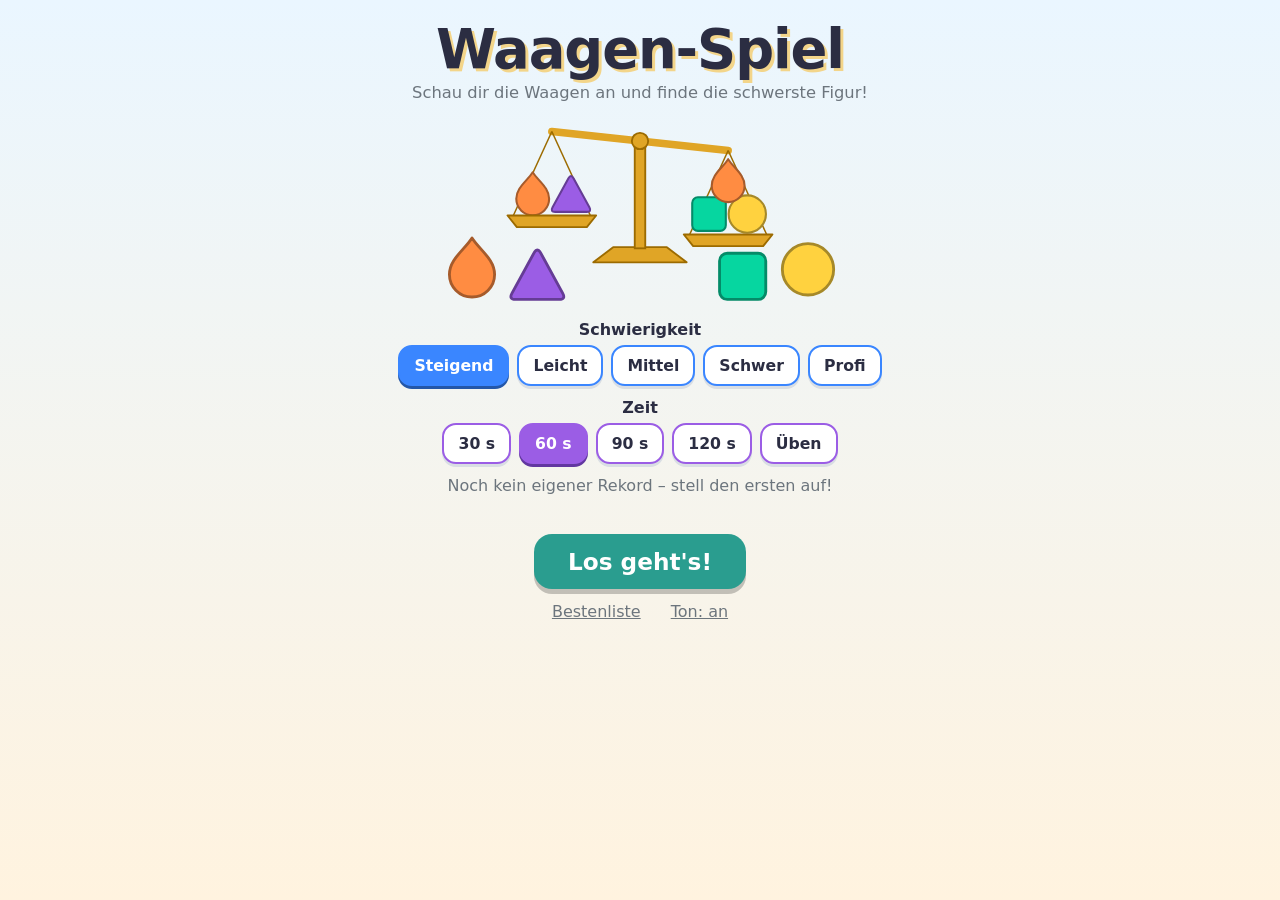
==== web/index.html @ b301b8cb "Antwortkarten nur mit Figur; Figuren statt Namen in Erklaerungen Die Karten zeigen nur noch die Figu" ====
<!DOCTYPE html>
<html lang="de">
<head>
  <meta charset="utf-8">
  <meta name="viewport" content="width=device-width, initial-scale=1, viewport-fit=cover">
  <meta name="theme-color" content="#eaf6ff">
  <meta name="waagenspiel-version" content="6">
  <meta name="description" content="Waagen-Spiel: Schau dir die Waagen an und finde die schwerste Figur.">
  <title>Waagen-Spiel</title>
  <link rel="manifest" href="manifest.webmanifest">
  <link rel="icon" href="icon.svg" type="image/svg+xml">
  <link rel="apple-touch-icon" href="icon-180.png">
  <meta name="apple-mobile-web-app-capable" content="yes">
  <meta name="apple-mobile-web-app-title" content="Waagen-Spiel">
  <link rel="stylesheet" href="spiel.css">
</head>
<body>
  <main id="app">
    <!-- Startbildschirm -->
    <section id="start" class="screen">
      <h1>Waagen-Spiel</h1>
      <p class="sub">Schau dir die Waagen an und finde die schwerste Figur!</p>
      <svg id="logo" viewBox="0 0 360 170" aria-hidden="true"></svg>
      <h2>Schwierigkeit</h2>
      <div id="wahl-stufe" class="chips" role="radiogroup" aria-label="Schwierigkeit"></div>
      <h2>Zeit</h2>
      <div id="wahl-zeit" class="chips" role="radiogroup" aria-label="Zeit"></div>
      <p id="rekord" class="note"></p>
      <p id="weltrekord" class="note world-note"></p>
      <button id="los" class="big good">Los geht's!</button>
      <div class="links">
        <button id="zur-bestenliste" class="link" type="button">Bestenliste</button>
        <button id="ton" class="link" type="button"></button>
      </div>
      <p id="laden" class="note"></p>
    </section>

    <!-- Spiel -->
    <section id="spiel" class="screen" hidden>
      <header class="bar">
        <button id="zurueck" class="icon-btn" aria-label="Zum Menü">✕</button>
        <span id="stand"></span>
        <span id="punkte" class="points"></span>
        <span id="uhr" class="clock"></span>
        <button id="tipp" class="small gold" hidden>Tipp</button>
      </header>
      <div id="zeitbalken" class="timebar"><div></div></div>
      <div id="stufe" class="level"></div>
      <svg id="feld" viewBox="0 0 360 476" preserveAspectRatio="xMidYMid meet" aria-label="Waagen"></svg>
      <p id="nachricht" class="message" aria-live="polite"></p>
      <p id="abzug" class="penalty"></p>
      <!-- Erklaerung (Ueben): im Ablauf, damit die Waagen sichtbar bleiben -->
      <aside id="blatt" class="sheet" hidden>
        <button id="blatt-kopf" class="sheet-head" type="button" aria-expanded="true">
          <span id="blatt-titel"></span><span class="chevron" aria-hidden="true">▾</span>
        </button>
        <ul id="blatt-text"></ul>
        <div class="sheet-buttons">
          <button id="blatt-mehr" class="small gold">Nächster Tipp</button>
          <button id="blatt-ok" class="small good">OK</button>
        </div>
      </aside>
      <div id="karten" class="cards"></div>
    </section>

    <!-- Bestenliste -->
    <section id="bestenliste" class="screen" hidden>
      <h1>Bestenliste</h1>
      <p class="sub">Je Schwierigkeit und Zeit gibt es einen Rekord. Wer ihn bricht, darf sich eintragen.</p>
      <div id="liste-zeit" class="chips" role="radiogroup" aria-label="Zeit"></div>
      <table id="liste" class="stats board"></table>
      <p id="liste-status" class="note"></p>
      <button id="liste-zurueck" class="big blue">Zurück</button>
    </section>

    <!-- Auswertung -->
    <section id="ende" class="screen" hidden>
      <h1 id="ende-titel"></h1>
      <p id="ende-rekord" class="record"></p>
      <table class="stats">
        <tr><td>Gespielte Runden</td><td id="e-runden"></td></tr>
        <tr><td>Richtig gelöst</td><td id="e-richtig" class="good-text"></td></tr>
        <tr><td>Falsch</td><td id="e-falsch" class="bad-text"></td></tr>
        <tr><td>Beste Serie</td><td id="e-serie"></td></tr>
        <tr><td>Punkte</td><td id="e-punkte" class="points"></td></tr>
      </table>
      <div id="welt" class="world" hidden>
        <p id="welt-text"></p>
        <form id="welt-form" hidden>
          <label for="welt-name">Dein Name für die Bestenliste</label>
          <div class="name-row">
            <input id="welt-name" maxlength="20" autocomplete="nickname" enterkeyhint="send" required>
            <button id="welt-senden" class="small good" type="submit">Eintragen</button>
          </div>
          <p id="welt-fehler" class="bad-text"></p>
        </form>
      </div>
      <div id="ende-figuren" class="row-figures"></div>
      <div class="end-buttons">
        <button id="nochmal" class="big good">Nochmal</button>
        <button id="menue" class="big blue">Menü</button>
      </div>
    </section>
  </main>
  <script type="module" src="oberflaeche.js"></script>
</body>
</html>
---- web/spiel.css ----
:root {
  --ink: #2b2d42;
  --soft: #6c757d;
  --good: #2a9d8f;
  --bad: #e63946;
  --gold: #ffb703;
  --brass-dark: #9c6b00;
  --blue: #3a86ff;
  --purple: #9b5de5;
  --panel: #ffffff;
  --line: #d7e3ee;
  font-family: "Segoe UI", system-ui, -apple-system, Roboto, "Helvetica Neue", sans-serif;
  color: var(--ink);
}

* { box-sizing: border-box; }

html, body {
  margin: 0;
  height: 100%;
  background: linear-gradient(#eaf6ff, #fff3df) fixed;
  -webkit-tap-highlight-color: transparent;
}

body { overscroll-behavior: none; }

button {
  font: inherit;
  color: inherit;
  border: none;
  cursor: pointer;
  touch-action: manipulation;
  -webkit-user-select: none;
  user-select: none;
}

#app {
  max-width: 560px;
  margin: 0 auto;
  height: 100dvh;
  padding: env(safe-area-inset-top) 12px env(safe-area-inset-bottom);
}

.screen { height: 100%; }
[hidden] { display: none !important; }

/* --- Start ----------------------------------------------------------------- */

#start, #ende {
  display: flex;
  flex-direction: column;
  align-items: center;
  text-align: center;
  overflow-y: auto;
  padding-bottom: 16px;
}

h1 {
  font-size: clamp(2.2rem, 11vw, 3.4rem);
  font-weight: 900;
  margin: 18px 0 2px;
  letter-spacing: -0.02em;
  text-shadow: 3px 3px 0 #f3d58a;
}

.sub { margin: 0; color: var(--soft); font-size: 1.02rem; }
#logo { width: 100%; max-width: 420px; margin: 4px 0; }
h2 { font-size: 1rem; margin: 12px 0 6px; }

.chips { display: flex; flex-wrap: wrap; justify-content: center; gap: 8px; }

.chip {
  padding: 9px 14px;
  border-radius: 14px;
  background: white;
  border: 2px solid var(--blue);
  font-weight: 700;
  font-size: 0.98rem;
  box-shadow: 0 3px 0 #d9dee3;
}
.chip[aria-checked="true"] { background: var(--blue); color: white; box-shadow: 0 3px 0 #2457a8; }
#wahl-zeit .chip { border-color: var(--purple); }
#wahl-zeit .chip[aria-checked="true"] { background: var(--purple); box-shadow: 0 3px 0 #6237a0; }

.note { color: var(--soft); margin: 12px 0 0; min-height: 1.3em; }

.big {
  margin-top: 14px;
  padding: 14px 34px;
  font-size: 1.45rem;
  font-weight: 800;
  border-radius: 18px;
  color: white;
  box-shadow: 0 5px 0 rgba(0, 0, 0, 0.22);
}
.big:active, .small:active, .chip:active { transform: translateY(3px); box-shadow: none; }
.good { background: var(--good); color: white; }
.blue { background: var(--blue); color: white; }
.gold { background: var(--gold); color: var(--ink); }
.link { background: none; color: var(--soft); margin-top: 12px; text-decoration: underline; }
.big:disabled { opacity: 0.5; }

/* --- Spiel ----------------------------------------------------------------- */

#spiel { display: flex; flex-direction: column; }

.bar {
  display: flex;
  align-items: center;
  gap: 10px;
  margin-top: 8px;
  padding: 8px 12px;
  background: var(--panel);
  border: 2px solid var(--line);
  border-radius: 16px;
  font-weight: 700;
}
#stand { flex: 1; white-space: nowrap; }
.points { color: var(--brass-dark); font-weight: 800; }
.clock { min-width: 3.4em; text-align: right; font-variant-numeric: tabular-nums; }
.clock.knapp { color: var(--bad); }
.icon-btn { background: none; font-size: 1.1rem; color: var(--soft); padding: 2px 6px; }
.small { padding: 6px 14px; border-radius: 12px; font-weight: 800; box-shadow: 0 3px 0 rgba(0, 0, 0, 0.2); }

.timebar { height: 7px; margin: 6px 4px 0; border-radius: 4px; background: var(--line); overflow: hidden; }
.timebar div { height: 100%; width: 100%; background: var(--good); transition: background 0.3s; }
.timebar[hidden] { display: none; }
.level { text-align: center; color: var(--soft); font-size: 0.9rem; margin-top: 4px; min-height: 1.2em; }

#feld { flex: 1; min-height: 0; width: 100%; }
.waage-nr { font-size: 12px; font-weight: 800; fill: var(--ink); }
.ring { fill: none; stroke-width: 3.5; }
.ring.loesung { stroke: var(--gold); animation: pulse 0.5s ease-in-out infinite alternate; }
.ring.richtig { stroke: var(--good); }

.message { text-align: center; font-weight: 800; font-size: 1.08rem; margin: 2px 0 6px; min-height: 1.4em; color: var(--soft); }
.message.good-text { color: var(--good); }
.message.bad-text { color: var(--bad); }

.penalty { text-align: center; color: var(--soft); font-size: 0.85rem; margin: -4px 0 6px; min-height: 1.2em; font-variant-numeric: tabular-nums; }
.penalty b { color: var(--bad); }
.float.minus { color: var(--bad); }

.cards { display: grid; grid-template-columns: repeat(4, 1fr); gap: 8px; margin-bottom: 10px; }

.card {
  position: relative;
  display: flex;
  flex-direction: column;
  align-items: center;
  padding: 8px 2px 6px;
  background: var(--panel);
  border: 3px solid var(--line);
  border-radius: 18px;
  box-shadow: 0 4px 0 #c9d6e3;
  font-weight: 800;
  font-size: 0.95rem;
}
.card { padding: 12px 2px; }
.card .figur-icon { width: min(19vw, 84px); height: min(19vw, 84px); overflow: visible; }
.card .key { position: absolute; top: 4px; left: 9px; font-size: 0.75rem; color: var(--soft); display: none; }
/* Tastennummern nur mit Maus und Tastatur; auf dem Handy sind sie nur Rauschen */
@media (hover: hover) and (pointer: fine) { .card .key { display: block; } }

/* Kleine Figuren im Text */
.figur-inline { width: 1.15em; height: 1.15em; vertical-align: -0.22em; overflow: visible; margin: 0 0.06em; }
.card.richtig { background: #d8f3dc; border-color: var(--good); }
.card.richtig .figur-icon { animation: jump 0.45s ease-out; }
.card.falsch { background: #ffe3e6; border-color: var(--bad); animation: shake 0.35s; }
.card.loesung { background: #fff3c4; border-color: var(--gold); animation: glow 0.5s ease-in-out infinite alternate; }

@media (hover: hover) {
  .card:hover { border-color: #e0a526; }
}

.float {
  position: fixed;
  pointer-events: none;
  font-weight: 900;
  font-size: 1.5rem;
  color: var(--gold);
  text-shadow: 0 2px 0 #9c6b0044;
  animation: rise 0.7s ease-out forwards;
}

/* --- Erklaerblatt ------------------------------------------------------------ */
/* Liegt im Ablauf unter dem Spielfeld: Das Feld schrumpft, die Waagen bleiben sichtbar. */

.sheet {
  flex: 0 0 auto;
  max-height: 40%;
  min-height: 0;
  display: flex;
  flex-direction: column;
  overflow: hidden;
  margin: 0 0 8px;
  background: var(--panel);
  border: 3px solid var(--gold);
  border-radius: 18px;
  padding: 10px 14px 12px;
  box-shadow: 0 4px 14px rgba(43, 45, 66, 0.12);
  animation: grow 0.2s ease-out;
}
.sheet-head {
  display: flex;
  width: 100%;
  justify-content: space-between;
  align-items: center;
  gap: 10px;
  background: none;
  padding: 0;
  font-size: 1.05rem;
  font-weight: 800;
  text-align: left;
}
.chevron { color: var(--soft); transition: transform 0.2s; }
.sheet.zu .chevron { transform: rotate(-90deg); }
.sheet.zu ul { display: none; }
.sheet ul { margin: 8px 0 0; padding-left: 1.1em; line-height: 1.4; font-size: 0.95rem; overflow-y: auto; min-height: 0; flex: 1 1 auto; }
.sheet[hidden] { display: none; }
/* Nach einer falschen Antwort sind die Antwortknoepfe weg: mehr Platz fuer die Erklaerung */
#spiel:has(#karten[hidden]) .sheet { max-height: 52%; }
.sheet li { margin-bottom: 3px; }
.sheet-buttons { display: flex; justify-content: flex-end; gap: 10px; margin-top: 10px; flex: none; }

/* --- Ende ------------------------------------------------------------------- */

.record { font-weight: 800; color: var(--brass-dark); font-size: 1.2rem; min-height: 1.4em; margin: 4px 0 8px; }
.stats {
  width: min(100%, 380px);
  background: var(--panel);
  border: 2px solid var(--line);
  border-radius: 20px;
  padding: 10px 18px;
  font-size: 1.1rem;
}
.stats td { padding: 7px 0; text-align: left; }
.stats td:last-child { text-align: right; font-weight: 800; font-size: 1.35rem; }
.good-text { color: var(--good); }
.bad-text { color: var(--bad); }
.row-figures { display: flex; gap: 14px; margin: 16px 0 4px; }
.row-figures svg { width: 56px; height: 56px; overflow: visible; }
.end-buttons { display: flex; gap: 12px; flex-wrap: wrap; justify-content: center; }

.konfetti {
  position: fixed;
  top: -20px;
  width: 9px;
  height: 13px;
  pointer-events: none;
  animation: fall linear forwards;
  z-index: 10;
}

/* --- Bestenliste ------------------------------------------------------------ */

.links { display: flex; gap: 18px; justify-content: center; }
.world-note { margin-top: 2px; }
#bestenliste { display: flex; flex-direction: column; align-items: center; text-align: center; overflow-y: auto; padding-bottom: 16px; }
#bestenliste .chips { margin: 12px 0; }
.board td { font-size: 1rem; }
.board td:first-child { font-weight: 700; }
.board td:last-child { font-size: 1.1rem; }
.board .who { display: block; font-weight: 600; color: var(--ink); font-size: 0.95rem; }
.board .when { display: block; color: var(--soft); font-size: 0.75rem; font-weight: 400; }
.board .empty { color: var(--soft); font-weight: 400; font-size: 0.95rem; }

.world {
  width: min(100%, 380px);
  margin-top: 12px;
  padding: 12px 16px;
  background: #fff8e1;
  border: 2px solid var(--gold);
  border-radius: 18px;
}
.world p { margin: 0 0 6px; font-weight: 700; }
.world label { display: block; text-align: left; font-size: 0.9rem; color: var(--soft); margin-bottom: 4px; }
.name-row { display: flex; gap: 8px; }
.name-row input {
  flex: 1;
  min-width: 0;
  font: inherit;
  font-size: 1.05rem;
  padding: 8px 10px;
  border: 2px solid var(--line);
  border-radius: 12px;
}
.name-row input:focus { outline: none; border-color: var(--blue); }
#welt-fehler { font-weight: 600; font-size: 0.9rem; margin: 6px 0 0; min-height: 0; }

/* --- Animationen ------------------------------------------------------------- */

@keyframes shake {
  0%, 100% { transform: translateX(0); }
  20% { transform: translateX(-7px); }
  40% { transform: translateX(7px); }
  60% { transform: translateX(-5px); }
  80% { transform: translateX(4px); }
}
@keyframes jump {
  0%, 100% { transform: translateY(0); }
  40% { transform: translateY(-12px); }
}
@keyframes glow { from { box-shadow: 0 0 0 0 #ffb70388; } to { box-shadow: 0 0 0 7px #ffb70333; } }
@keyframes pulse { from { stroke-width: 2.5; } to { stroke-width: 5; } }
@keyframes rise { from { opacity: 1; transform: translate(-50%, 0); } to { opacity: 0; transform: translate(-50%, -48px); } }
@keyframes grow { from { opacity: 0; transform: translateY(8px); } to { opacity: 1; transform: none; } }
@keyframes fall { to { transform: translate(var(--dx), 110dvh) rotate(720deg); } }

@media (prefers-reduced-motion: reduce) {
  *, *::before, *::after { animation-duration: 0.01ms !important; animation-iteration-count: 1 !important; }
}
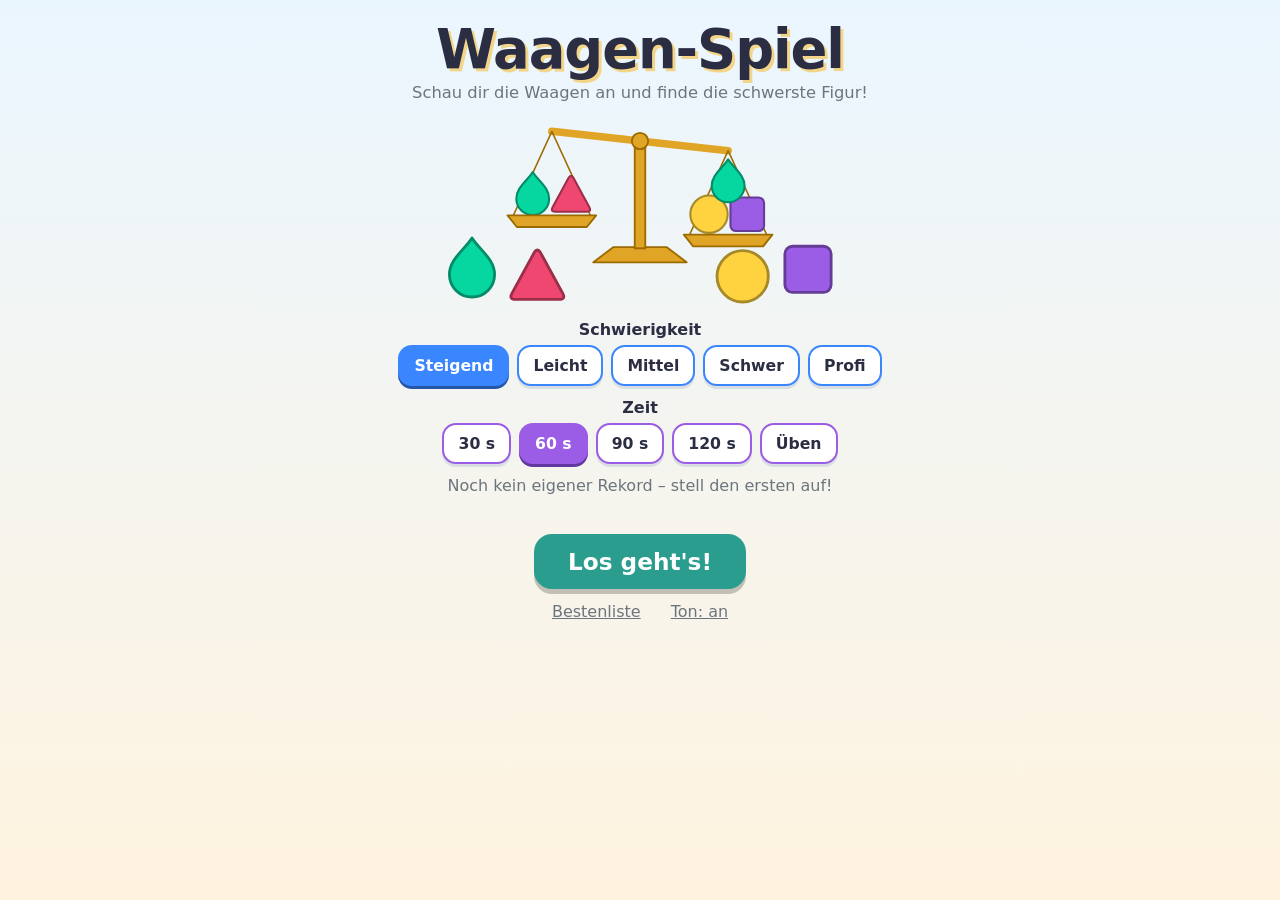
==== commit b6aa75a5: "Serienfaktor sichtbar machen Neben den Punkten steht jetzt der Faktor fuer den naechsten Treffer (x1" ====
--- a/web/index.html
+++ b/web/index.html
@@ -4,7 +4,7 @@
   <meta charset="utf-8">
   <meta name="viewport" content="width=device-width, initial-scale=1, viewport-fit=cover">
   <meta name="theme-color" content="#eaf6ff">
-  <meta name="waagenspiel-version" content="6">
+  <meta name="waagenspiel-version" content="7">
   <meta name="description" content="Waagen-Spiel: Schau dir die Waagen an und finde die schwerste Figur.">
   <title>Waagen-Spiel</title>
   <link rel="manifest" href="manifest.webmanifest">
@@ -40,6 +40,7 @@
       <header class="bar">
         <button id="zurueck" class="icon-btn" aria-label="Zum Menü">✕</button>
         <span id="stand"></span>
+        <span id="faktor" class="factor" title="Serienfaktor für den nächsten Treffer"></span>
         <span id="punkte" class="points"></span>
         <span id="uhr" class="clock"></span>
         <button id="tipp" class="small gold" hidden>Tipp</button>
--- a/web/spiel.css
+++ b/web/spiel.css
@@ -115,9 +115,13 @@
   border-radius: 16px;
   font-weight: 700;
 }
-#stand { flex: 1; white-space: nowrap; }
-.points { color: var(--brass-dark); font-weight: 800; }
-.clock { min-width: 3.4em; text-align: right; font-variant-numeric: tabular-nums; }
+#stand { flex: 1; white-space: nowrap; overflow: hidden; text-overflow: ellipsis; }
+.points { color: var(--brass-dark); font-weight: 800; white-space: nowrap; }
+.clock { min-width: 3.6em; text-align: right; font-variant-numeric: tabular-nums; white-space: nowrap; }
+@media (max-width: 420px) {
+  .bar { gap: 7px; padding: 7px 10px; font-size: 0.95rem; }
+  .icon-btn { padding: 2px; }
+}
 .clock.knapp { color: var(--bad); }
 .icon-btn { background: none; font-size: 1.1rem; color: var(--soft); padding: 2px 6px; }
 .small { padding: 6px 14px; border-radius: 12px; font-weight: 800; box-shadow: 0 3px 0 rgba(0, 0, 0, 0.2); }
@@ -139,6 +143,27 @@
 
 .penalty { text-align: center; color: var(--soft); font-size: 0.85rem; margin: -4px 0 6px; min-height: 1.2em; font-variant-numeric: tabular-nums; }
 .penalty b { color: var(--bad); }
+.penalty b.plus { color: var(--good); }
+
+/* Serienfaktor: waechst sichtbar mit jeder Richtigen in Folge */
+.factor {
+  font-weight: 900;
+  font-size: 1rem;
+  padding: 2px 9px;
+  border-radius: 999px;
+  color: #6b4e00;
+  background: #fff3c4;
+  border: 2px solid #f3d58a;
+  font-variant-numeric: tabular-nums;
+  white-space: nowrap;
+}
+.factor[data-stufe="0"] { color: var(--soft); background: #f1f4f7; border-color: var(--line); }
+.factor[data-stufe="3"], .factor[data-stufe="4"], .factor[data-stufe="5"] { background: #ffd23f; border-color: #e0a526; color: #5a3d00; }
+.factor[data-stufe="6"], .factor[data-stufe="7"] { background: #ff8c42; border-color: #d4631b; color: white; }
+.factor[data-stufe="8"] { background: #ef476f; border-color: #b8284b; color: white; box-shadow: 0 0 0 3px #ef476f33; }
+.factor.waechst { animation: factor-up 0.45s ease-out; }
+.factor.faellt { animation: shake 0.35s; }
+@keyframes factor-up { 0% { transform: scale(1); } 40% { transform: scale(1.35); } 100% { transform: scale(1); } }
 .float.minus { color: var(--bad); }
 
 .cards { display: grid; grid-template-columns: repeat(4, 1fr); gap: 8px; margin-bottom: 10px; }
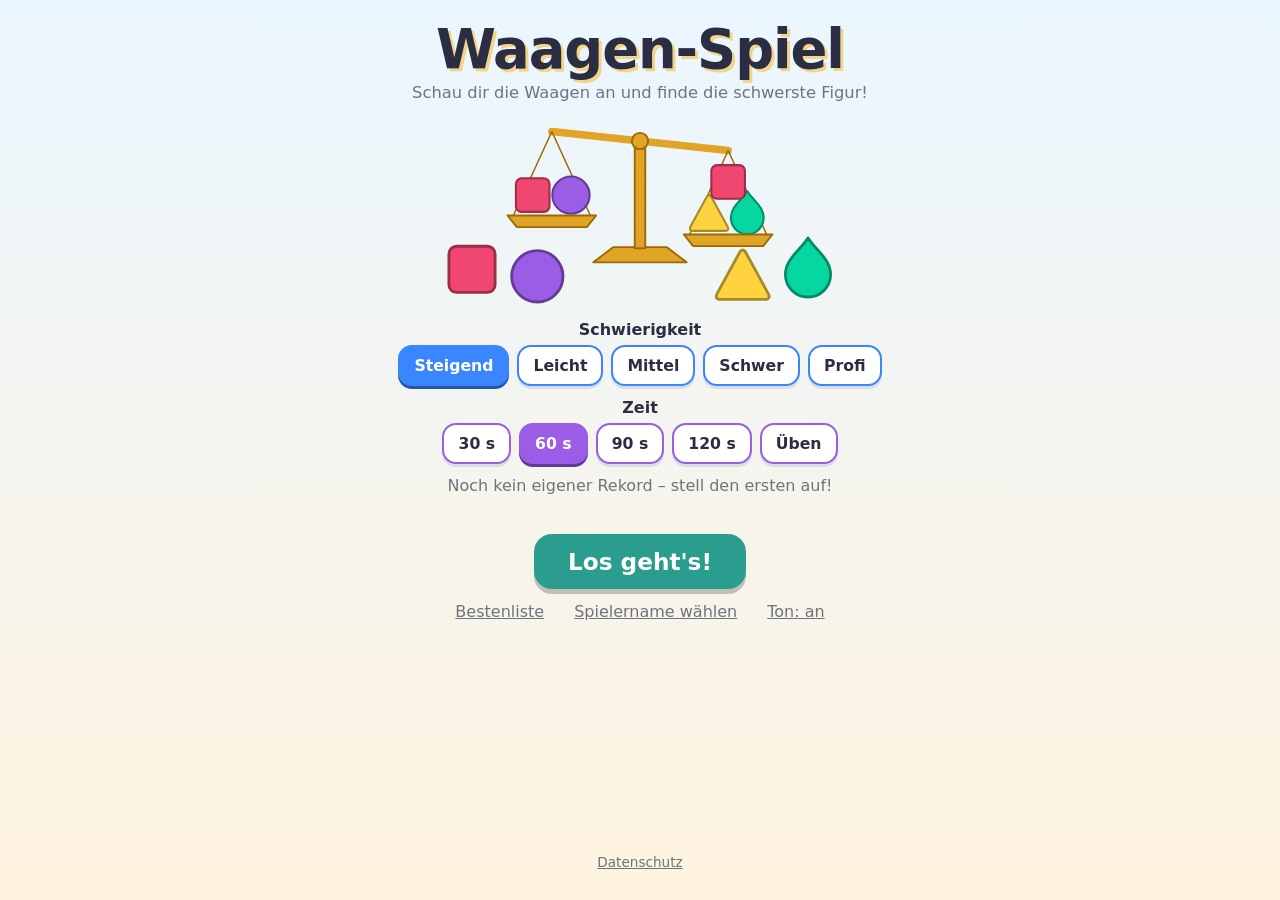
==== commit 65c4c191: "Spielernamen ohne Passwort und Top-10-Bestenliste (Schritt 1) Spielername plus zufaelliger Geraetesc" ====
--- a/web/index.html
+++ b/web/index.html
@@ -4,7 +4,7 @@
   <meta charset="utf-8">
   <meta name="viewport" content="width=device-width, initial-scale=1, viewport-fit=cover">
   <meta name="theme-color" content="#eaf6ff">
-  <meta name="waagenspiel-version" content="7">
+  <meta name="waagenspiel-version" content="8">
   <meta name="description" content="Waagen-Spiel: Schau dir die Waagen an und finde die schwerste Figur.">
   <title>Waagen-Spiel</title>
   <link rel="manifest" href="manifest.webmanifest">
@@ -30,9 +30,48 @@
       <button id="los" class="big good">Los geht's!</button>
       <div class="links">
         <button id="zur-bestenliste" class="link" type="button">Bestenliste</button>
+        <button id="zum-konto" class="link" type="button">Spielername wählen</button>
         <button id="ton" class="link" type="button"></button>
       </div>
       <p id="laden" class="note"></p>
+      <p class="footer"><a href="datenschutz.html">Datenschutz</a></p>
+    </section>
+
+    <!-- Spielername -->
+    <section id="konto" class="screen" hidden>
+      <h1>Spielername</h1>
+      <div id="konto-neu">
+        <p class="sub">Mit einem Spielernamen kommen deine Ergebnisse in die Bestenliste.
+          Kein Passwort, keine E-Mail: Dieses Gerät merkt sich den Namen.</p>
+        <form id="name-form" class="name-row wide">
+          <input id="name-feld" maxlength="20" autocomplete="nickname" enterkeyhint="go" placeholder="Dein Spielername" required>
+          <button class="small good" type="submit">Los</button>
+        </form>
+        <p class="note">Schon einen Namen auf einem anderen Gerät? Dort unter „Spielername“ einen Code erzeugen:</p>
+        <form id="code-form" class="name-row wide">
+          <input id="code-feld" maxlength="20" autocomplete="off" autocapitalize="characters" placeholder="WAAGE-XXXX-XXXX" required>
+          <button class="small blue" type="submit">Übernehmen</button>
+        </form>
+      </div>
+      <div id="konto-da" hidden>
+        <p class="sub">Du spielst als <b id="konto-name"></b>.</p>
+        <h2>Auf ein anderes Gerät übertragen</h2>
+        <button id="code-zeigen" class="small gold" type="button">Code erzeugen</button>
+        <p id="code-anzeige" class="code-box" hidden></p>
+        <h2>Name ändern</h2>
+        <form id="umbenennen-form" class="name-row wide">
+          <input id="umbenennen-feld" maxlength="20" autocomplete="nickname" required>
+          <button class="small blue" type="submit">Ändern</button>
+        </form>
+        <h2>Geräte mit diesem Namen</h2>
+        <ul id="geraete" class="devices"></ul>
+        <div class="links">
+          <button id="abmelden" class="link" type="button">Auf diesem Gerät abmelden</button>
+          <button id="name-loeschen" class="link danger" type="button">Name löschen</button>
+        </div>
+      </div>
+      <p id="konto-status" class="note"></p>
+      <button id="konto-zurueck" class="big blue">Zurück</button>
     </section>
 
     <!-- Spiel -->
@@ -67,9 +106,10 @@
     <!-- Bestenliste -->
     <section id="bestenliste" class="screen" hidden>
       <h1>Bestenliste</h1>
-      <p class="sub">Je Schwierigkeit und Zeit gibt es einen Rekord. Wer ihn bricht, darf sich eintragen.</p>
+      <p class="sub">Die besten zehn je Schwierigkeit und Zeit. Es zählen nur volle Partien auf Zeit mit Spielernamen.</p>
+      <div id="liste-stufe" class="chips" role="radiogroup" aria-label="Schwierigkeit"></div>
       <div id="liste-zeit" class="chips" role="radiogroup" aria-label="Zeit"></div>
-      <table id="liste" class="stats board"></table>
+      <ol id="liste" class="stats board"></ol>
       <p id="liste-status" class="note"></p>
       <button id="liste-zurueck" class="big blue">Zurück</button>
     </section>
@@ -87,14 +127,7 @@
       </table>
       <div id="welt" class="world" hidden>
         <p id="welt-text"></p>
-        <form id="welt-form" hidden>
-          <label for="welt-name">Dein Name für die Bestenliste</label>
-          <div class="name-row">
-            <input id="welt-name" maxlength="20" autocomplete="nickname" enterkeyhint="send" required>
-            <button id="welt-senden" class="small good" type="submit">Eintragen</button>
-          </div>
-          <p id="welt-fehler" class="bad-text"></p>
-        </form>
+        <button id="welt-name" class="small gold" type="button" hidden>Spielernamen wählen</button>
       </div>
       <div id="ende-figuren" class="row-figures"></div>
       <div class="end-buttons">
--- a/web/spiel.css
+++ b/web/spiel.css
@@ -313,6 +313,47 @@
 .name-row input:focus { outline: none; border-color: var(--blue); }
 #welt-fehler { font-weight: 600; font-size: 0.9rem; margin: 6px 0 0; min-height: 0; }
 
+/* --- Spielername ----------------------------------------------------------- */
+
+#konto { display: flex; flex-direction: column; align-items: center; text-align: center; overflow-y: auto; padding-bottom: 16px; }
+#konto > div { width: min(100%, 400px); }
+#konto h2 { margin-top: 18px; }
+.name-row.wide { width: 100%; margin: 10px 0; }
+.code-box {
+  margin: 10px 0 0;
+  padding: 10px 12px;
+  background: #fff8e1;
+  border: 2px dashed var(--gold);
+  border-radius: 12px;
+  font-size: 0.95rem;
+}
+.code-box strong { display: block; font-size: 1.4rem; letter-spacing: 0.06em; margin-bottom: 4px; }
+.devices { list-style: none; padding: 0; margin: 6px 0; text-align: left; }
+.devices li { display: flex; justify-content: space-between; align-items: center; padding: 6px 2px; border-bottom: 1px solid var(--line); }
+.devices .link { margin: 0; }
+.link.danger { color: var(--bad); }
+.footer { margin-top: auto; padding-top: 18px; font-size: 0.85rem; }
+.footer a { color: var(--soft); }
+
+/* Top 10 */
+ol.board { list-style: none; padding: 6px 14px; }
+ol.board li {
+  display: grid;
+  grid-template-columns: 2.2em 1fr auto;
+  grid-template-areas: "rank who pts" "rank when pts";
+  align-items: center;
+  padding: 7px 0;
+  border-bottom: 1px solid var(--line);
+  text-align: left;
+}
+ol.board li:last-child { border-bottom: none; }
+ol.board li.mine { background: #fff3c4; border-radius: 10px; }
+ol.board .rank { grid-area: rank; font-weight: 800; color: var(--soft); text-align: center; }
+ol.board .who { grid-area: who; font-weight: 700; }
+ol.board .when { grid-area: when; color: var(--soft); font-size: 0.75rem; }
+ol.board .pts { grid-area: pts; font-weight: 800; font-size: 1.15rem; color: var(--brass-dark); padding-right: 6px; }
+#bestenliste .chips + .chips { margin-top: 0; }
+
 /* --- Animationen ------------------------------------------------------------- */
 
 @keyframes shake {
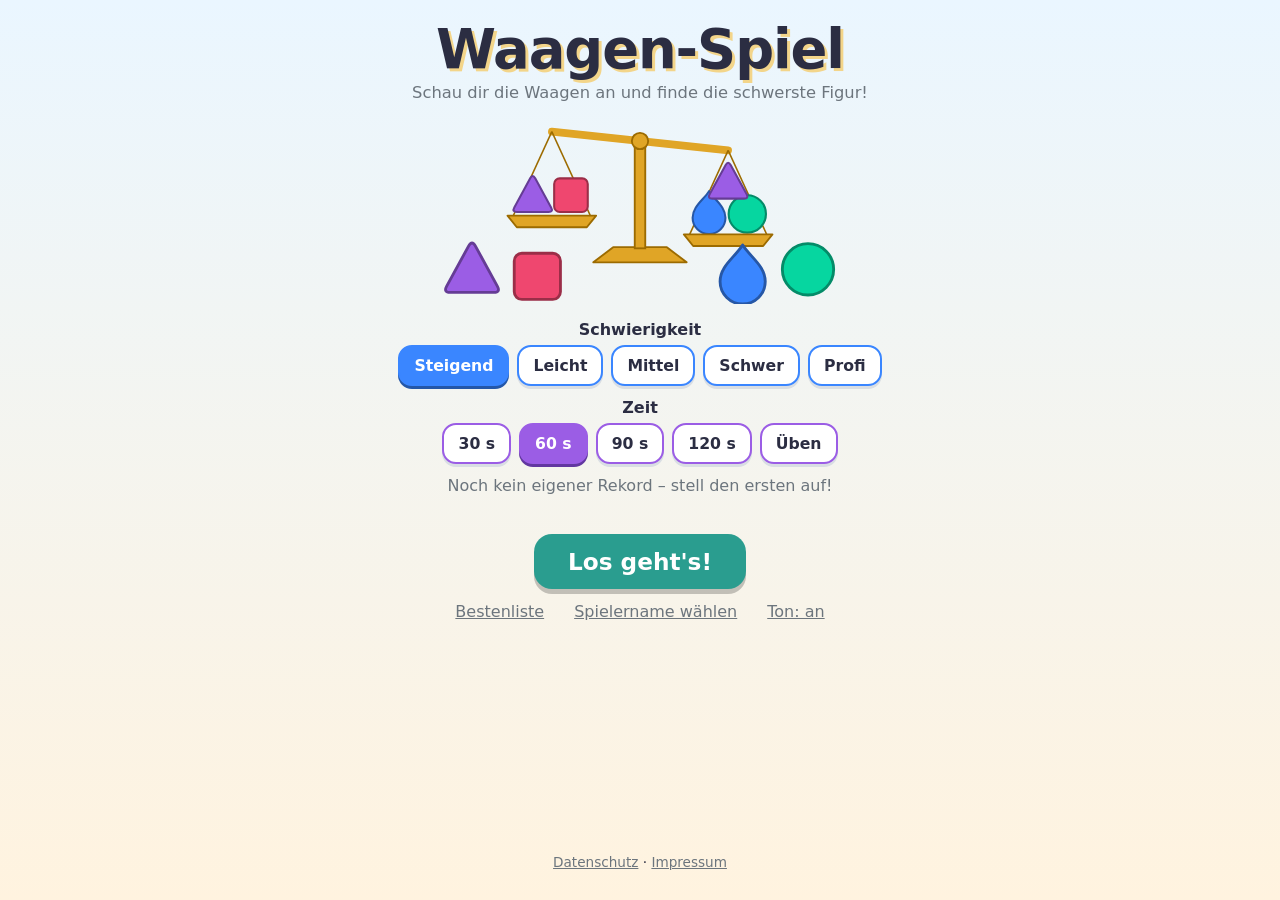
==== commit 6e5d8781: "Impressum und Verantwortlicher im Datenschutzhinweis Co-Authored-By: Claude Opus 5.5 <noreply@anthro" ====
--- a/web/index.html
+++ b/web/index.html
@@ -34,7 +34,7 @@
         <button id="ton" class="link" type="button"></button>
       </div>
       <p id="laden" class="note"></p>
-      <p class="footer"><a href="datenschutz.html">Datenschutz</a></p>
+      <p class="footer"><a href="datenschutz.html">Datenschutz</a> · <a href="impressum.html">Impressum</a></p>
     </section>
 
     <!-- Spielername -->
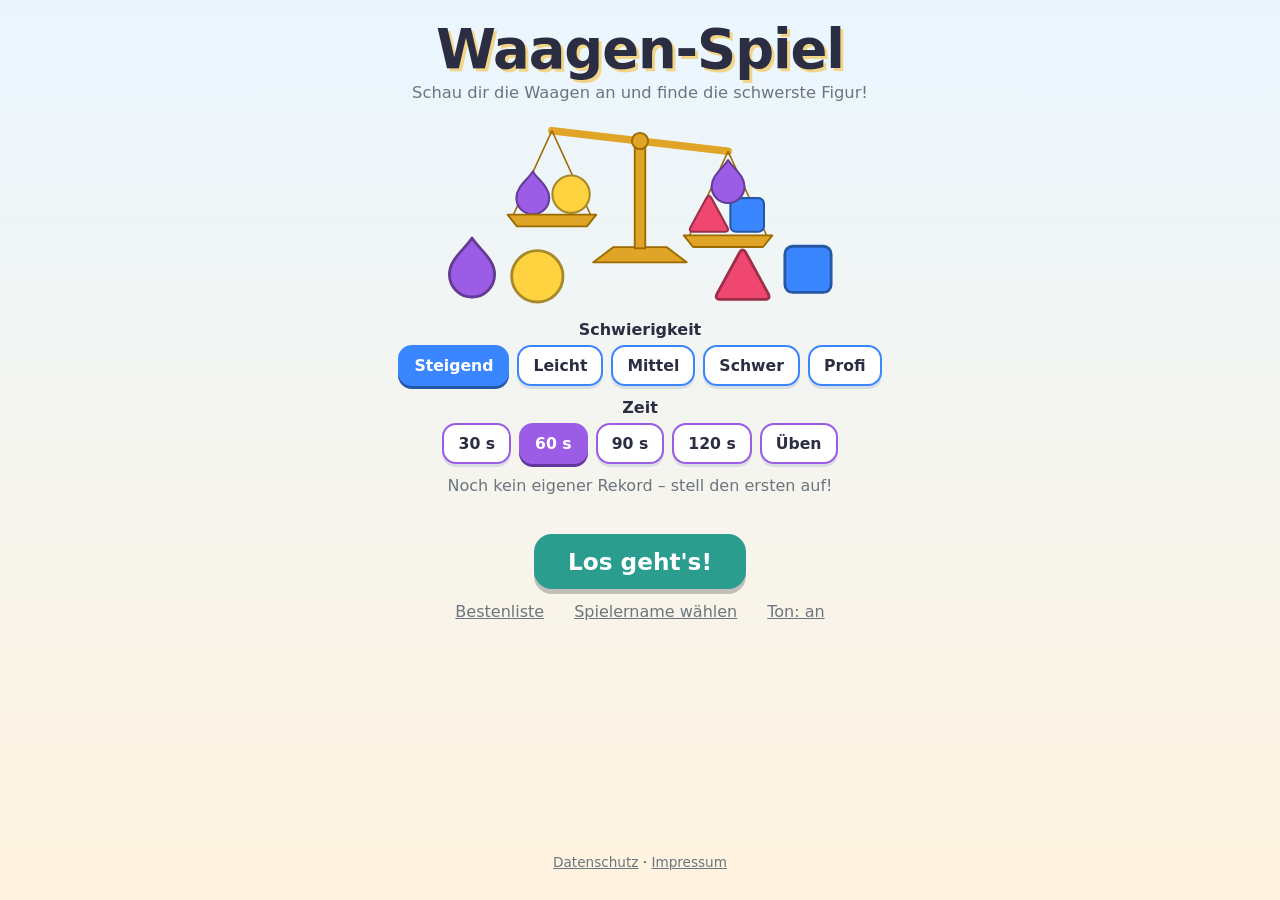
==== commit 82457cfe: "Spielername einen Tag gesperrt statt Uebertragungscode Ein Name gehoert dem Geraet, das ihn zuletzt " ====
--- a/web/index.html
+++ b/web/index.html
@@ -4,7 +4,7 @@
   <meta charset="utf-8">
   <meta name="viewport" content="width=device-width, initial-scale=1, viewport-fit=cover">
   <meta name="theme-color" content="#eaf6ff">
-  <meta name="waagenspiel-version" content="8">
+  <meta name="waagenspiel-version" content="9">
   <meta name="description" content="Waagen-Spiel: Schau dir die Waagen an und finde die schwerste Figur.">
   <title>Waagen-Spiel</title>
   <link rel="manifest" href="manifest.webmanifest">
@@ -40,35 +40,20 @@
     <!-- Spielername -->
     <section id="konto" class="screen" hidden>
       <h1>Spielername</h1>
-      <div id="konto-neu">
-        <p class="sub">Mit einem Spielernamen kommen deine Ergebnisse in die Bestenliste.
-          Kein Passwort, keine E-Mail: Dieses Gerät merkt sich den Namen.</p>
-        <form id="name-form" class="name-row wide">
-          <input id="name-feld" maxlength="20" autocomplete="nickname" enterkeyhint="go" placeholder="Dein Spielername" required>
-          <button class="small good" type="submit">Los</button>
-        </form>
-        <p class="note">Schon einen Namen auf einem anderen Gerät? Dort unter „Spielername“ einen Code erzeugen:</p>
-        <form id="code-form" class="name-row wide">
-          <input id="code-feld" maxlength="20" autocomplete="off" autocapitalize="characters" placeholder="WAAGE-XXXX-XXXX" required>
-          <button class="small blue" type="submit">Übernehmen</button>
-        </form>
-      </div>
+      <p class="sub">Mit einem Spielernamen kommen deine Ergebnisse in die Bestenliste.
+        Kein Passwort, keine E-Mail. Der Name gehört dir, solange du ihn benutzt;
+        nach einem Tag Pause ist er wieder frei – auch für dein anderes Gerät.</p>
       <div id="konto-da" hidden>
         <p class="sub">Du spielst als <b id="konto-name"></b>.</p>
-        <h2>Auf ein anderes Gerät übertragen</h2>
-        <button id="code-zeigen" class="small gold" type="button">Code erzeugen</button>
-        <p id="code-anzeige" class="code-box" hidden></p>
-        <h2>Name ändern</h2>
-        <form id="umbenennen-form" class="name-row wide">
-          <input id="umbenennen-feld" maxlength="20" autocomplete="nickname" required>
-          <button class="small blue" type="submit">Ändern</button>
-        </form>
-        <h2>Geräte mit diesem Namen</h2>
-        <ul id="geraete" class="devices"></ul>
-        <div class="links">
-          <button id="abmelden" class="link" type="button">Auf diesem Gerät abmelden</button>
-          <button id="name-loeschen" class="link danger" type="button">Name löschen</button>
-        </div>
+        <h2>Anderen Namen nehmen</h2>
+      </div>
+      <form id="name-form" class="name-row wide">
+        <input id="name-feld" maxlength="20" autocomplete="nickname" enterkeyhint="go" placeholder="Dein Spielername" required>
+        <button class="small good" type="submit">Los</button>
+      </form>
+      <div id="konto-links" class="links" hidden>
+        <button id="abmelden" class="link" type="button">Auf diesem Gerät abmelden</button>
+        <button id="name-loeschen" class="link danger" type="button">Name löschen</button>
       </div>
       <p id="konto-status" class="note"></p>
       <button id="konto-zurueck" class="big blue">Zurück</button>
--- a/web/spiel.css
+++ b/web/spiel.css
@@ -316,21 +316,13 @@
 /* --- Spielername ----------------------------------------------------------- */
 
 #konto { display: flex; flex-direction: column; align-items: center; text-align: center; overflow-y: auto; padding-bottom: 16px; }
-#konto > div { width: min(100%, 400px); }
+#konto > div, #konto > form, #konto > .sub { width: min(100%, 400px); }
 #konto h2 { margin-top: 18px; }
-.name-row.wide { width: 100%; margin: 10px 0; }
-.code-box {
-  margin: 10px 0 0;
-  padding: 10px 12px;
-  background: #fff8e1;
-  border: 2px dashed var(--gold);
-  border-radius: 12px;
-  font-size: 0.95rem;
-}
-.code-box strong { display: block; font-size: 1.4rem; letter-spacing: 0.06em; margin-bottom: 4px; }
-.devices { list-style: none; padding: 0; margin: 6px 0; text-align: left; }
-.devices li { display: flex; justify-content: space-between; align-items: center; padding: 6px 2px; border-bottom: 1px solid var(--line); }
-.devices .link { margin: 0; }
+.name-row.wide { margin: 10px 0; }
+#konto-links { margin-top: 10px; }
+#konto-da { margin-top: 14px; }
+#konto-da .sub { font-size: 1.1rem; }
+#konto-name { font-size: 1.3rem; }
 .link.danger { color: var(--bad); }
 .footer { margin-top: auto; padding-top: 18px; font-size: 0.85rem; }
 .footer a { color: var(--soft); }
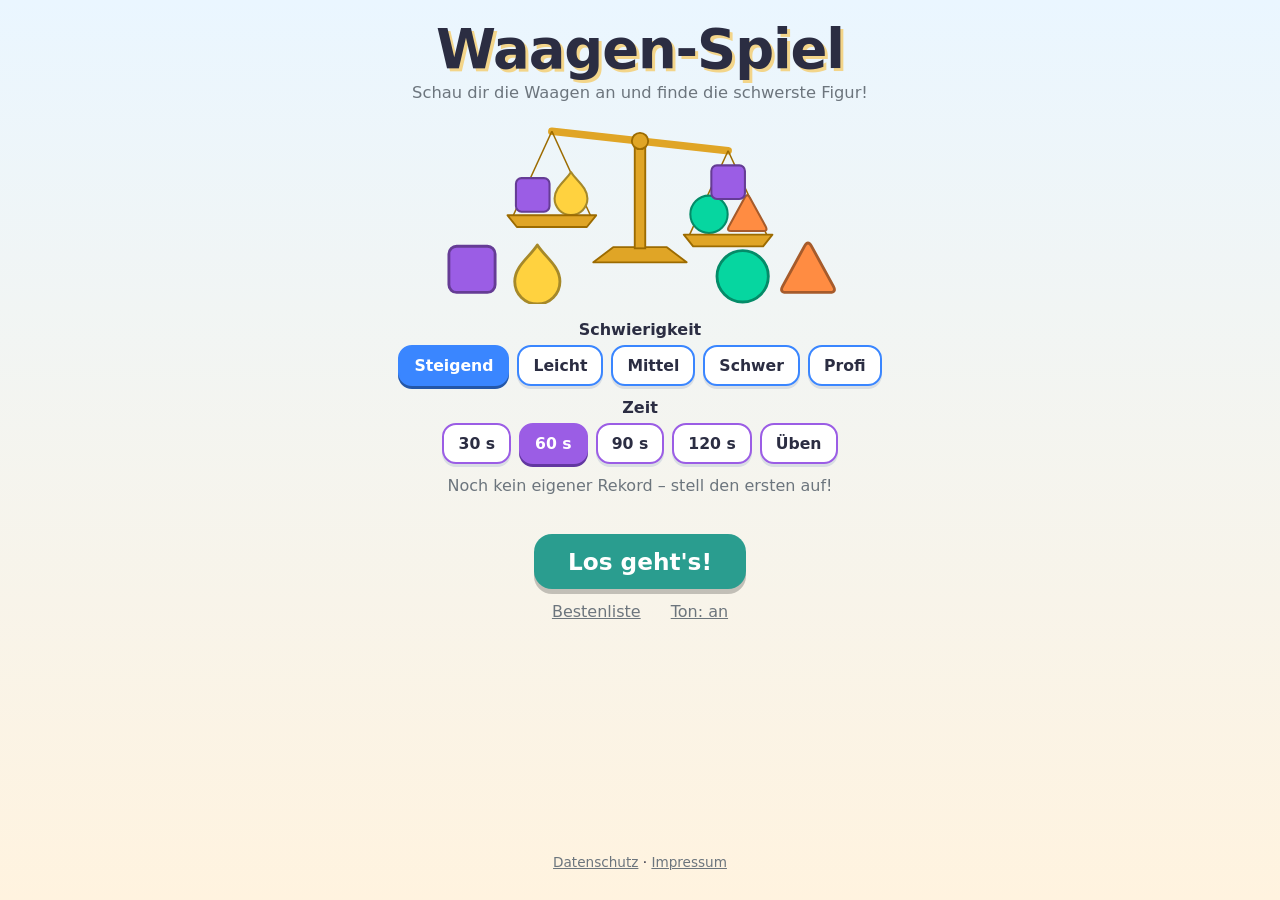
==== commit ec299633: "Bestenliste als Rekord-Historie mit freiem Namen, ohne Spielernamen Wer den Rekord einer Kategorie i" ====
--- a/web/index.html
+++ b/web/index.html
@@ -4,7 +4,7 @@
   <meta charset="utf-8">
   <meta name="viewport" content="width=device-width, initial-scale=1, viewport-fit=cover">
   <meta name="theme-color" content="#eaf6ff">
-  <meta name="waagenspiel-version" content="9">
+  <meta name="waagenspiel-version" content="10">
   <meta name="description" content="Waagen-Spiel: Schau dir die Waagen an und finde die schwerste Figur.">
   <title>Waagen-Spiel</title>
   <link rel="manifest" href="manifest.webmanifest">
@@ -30,33 +30,10 @@
       <button id="los" class="big good">Los geht's!</button>
       <div class="links">
         <button id="zur-bestenliste" class="link" type="button">Bestenliste</button>
-        <button id="zum-konto" class="link" type="button">Spielername wählen</button>
         <button id="ton" class="link" type="button"></button>
       </div>
       <p id="laden" class="note"></p>
       <p class="footer"><a href="datenschutz.html">Datenschutz</a> · <a href="impressum.html">Impressum</a></p>
-    </section>
-
-    <!-- Spielername -->
-    <section id="konto" class="screen" hidden>
-      <h1>Spielername</h1>
-      <p class="sub">Mit einem Spielernamen kommen deine Ergebnisse in die Bestenliste.
-        Kein Passwort, keine E-Mail. Der Name gehört dir, solange du ihn benutzt;
-        nach einem Tag Pause ist er wieder frei – auch für dein anderes Gerät.</p>
-      <div id="konto-da" hidden>
-        <p class="sub">Du spielst als <b id="konto-name"></b>.</p>
-        <h2>Anderen Namen nehmen</h2>
-      </div>
-      <form id="name-form" class="name-row wide">
-        <input id="name-feld" maxlength="20" autocomplete="nickname" enterkeyhint="go" placeholder="Dein Spielername" required>
-        <button class="small good" type="submit">Los</button>
-      </form>
-      <div id="konto-links" class="links" hidden>
-        <button id="abmelden" class="link" type="button">Auf diesem Gerät abmelden</button>
-        <button id="name-loeschen" class="link danger" type="button">Name löschen</button>
-      </div>
-      <p id="konto-status" class="note"></p>
-      <button id="konto-zurueck" class="big blue">Zurück</button>
     </section>
 
     <!-- Spiel -->
@@ -91,7 +68,7 @@
     <!-- Bestenliste -->
     <section id="bestenliste" class="screen" hidden>
       <h1>Bestenliste</h1>
-      <p class="sub">Die besten zehn je Schwierigkeit und Zeit. Es zählen nur volle Partien auf Zeit mit Spielernamen.</p>
+      <p class="sub">Alle Rekorde je Schwierigkeit und Zeit, der aktuelle ganz oben. Wer ihn in einer vollen Partie bricht, trägt sich mit einem Namen ein.</p>
       <div id="liste-stufe" class="chips" role="radiogroup" aria-label="Schwierigkeit"></div>
       <div id="liste-zeit" class="chips" role="radiogroup" aria-label="Zeit"></div>
       <ol id="liste" class="stats board"></ol>
@@ -112,7 +89,10 @@
       </table>
       <div id="welt" class="world" hidden>
         <p id="welt-text"></p>
-        <button id="welt-name" class="small gold" type="button" hidden>Spielernamen wählen</button>
+        <form id="welt-form" class="name-row" hidden>
+          <input id="welt-feld" maxlength="20" autocomplete="nickname" enterkeyhint="done" placeholder="Dein Name" required>
+          <button id="welt-knopf" class="small good" type="submit">Eintragen</button>
+        </form>
       </div>
       <div id="ende-figuren" class="row-figures"></div>
       <div class="end-buttons">
--- a/web/spiel.css
+++ b/web/spiel.css
@@ -315,14 +315,7 @@
 
 /* --- Spielername ----------------------------------------------------------- */
 
-#konto { display: flex; flex-direction: column; align-items: center; text-align: center; overflow-y: auto; padding-bottom: 16px; }
-#konto > div, #konto > form, #konto > .sub { width: min(100%, 400px); }
-#konto h2 { margin-top: 18px; }
-.name-row.wide { margin: 10px 0; }
-#konto-links { margin-top: 10px; }
-#konto-da { margin-top: 14px; }
-#konto-da .sub { font-size: 1.1rem; }
-#konto-name { font-size: 1.3rem; }
+#welt-form { margin-top: 8px; }
 .link.danger { color: var(--bad); }
 .footer { margin-top: auto; padding-top: 18px; font-size: 0.85rem; }
 .footer a { color: var(--soft); }
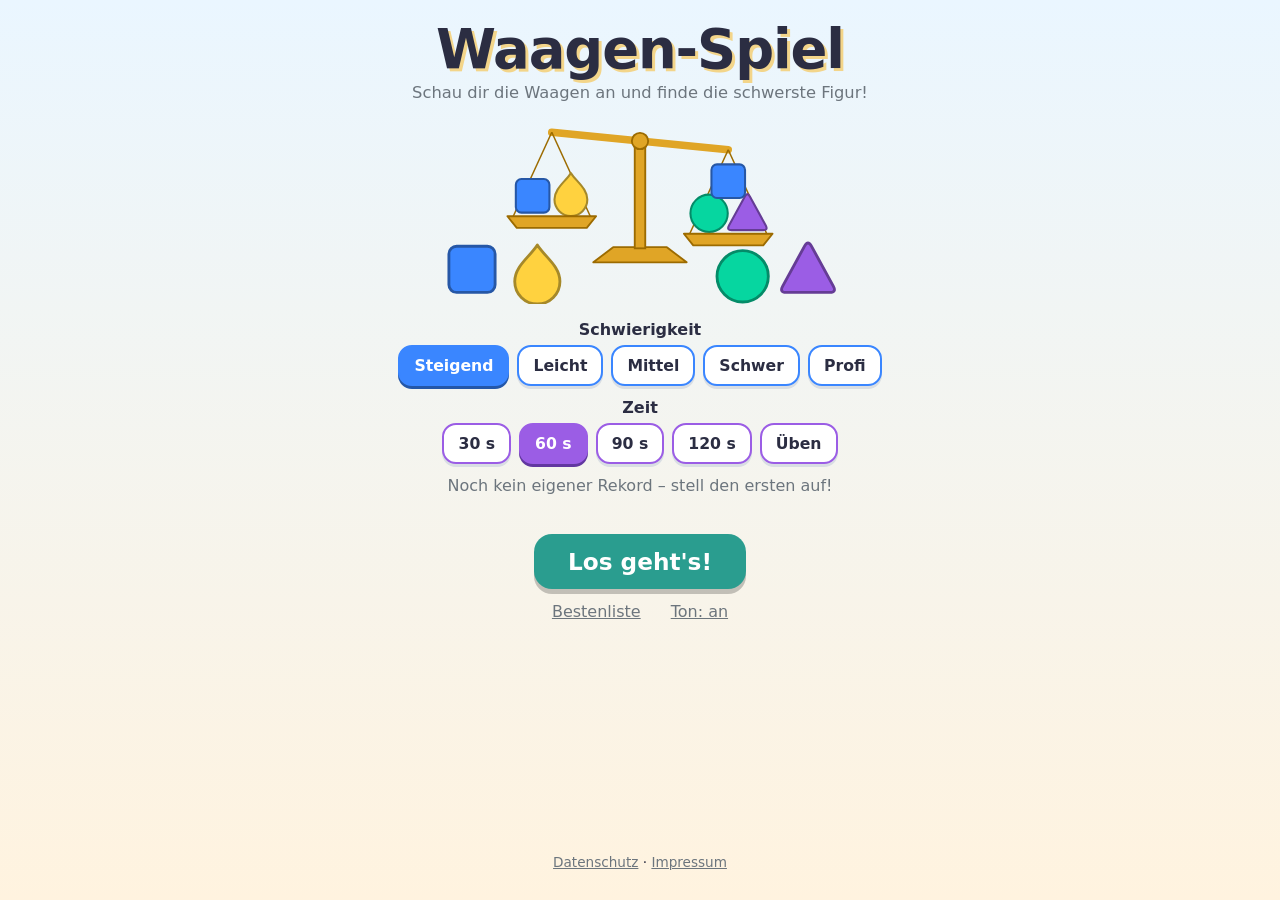
==== commit 8f284035: "Bestenliste: jeder darf sich nach einer vollen Partie eintragen Nicht mehr nur Rekorde: Nach jeder v" ====
--- a/web/index.html
+++ b/web/index.html
@@ -4,7 +4,7 @@
   <meta charset="utf-8">
   <meta name="viewport" content="width=device-width, initial-scale=1, viewport-fit=cover">
   <meta name="theme-color" content="#eaf6ff">
-  <meta name="waagenspiel-version" content="10">
+  <meta name="waagenspiel-version" content="11">
   <meta name="description" content="Waagen-Spiel: Schau dir die Waagen an und finde die schwerste Figur.">
   <title>Waagen-Spiel</title>
   <link rel="manifest" href="manifest.webmanifest">
@@ -68,7 +68,7 @@
     <!-- Bestenliste -->
     <section id="bestenliste" class="screen" hidden>
       <h1>Bestenliste</h1>
-      <p class="sub">Alle Rekorde je Schwierigkeit und Zeit, der aktuelle ganz oben. Wer ihn in einer vollen Partie bricht, trägt sich mit einem Namen ein.</p>
+      <p class="sub">Die besten Ergebnisse je Schwierigkeit und Zeit. Nach jeder vollen Partie auf Zeit kannst du dich mit einem Namen eintragen.</p>
       <div id="liste-stufe" class="chips" role="radiogroup" aria-label="Schwierigkeit"></div>
       <div id="liste-zeit" class="chips" role="radiogroup" aria-label="Zeit"></div>
       <ol id="liste" class="stats board"></ol>
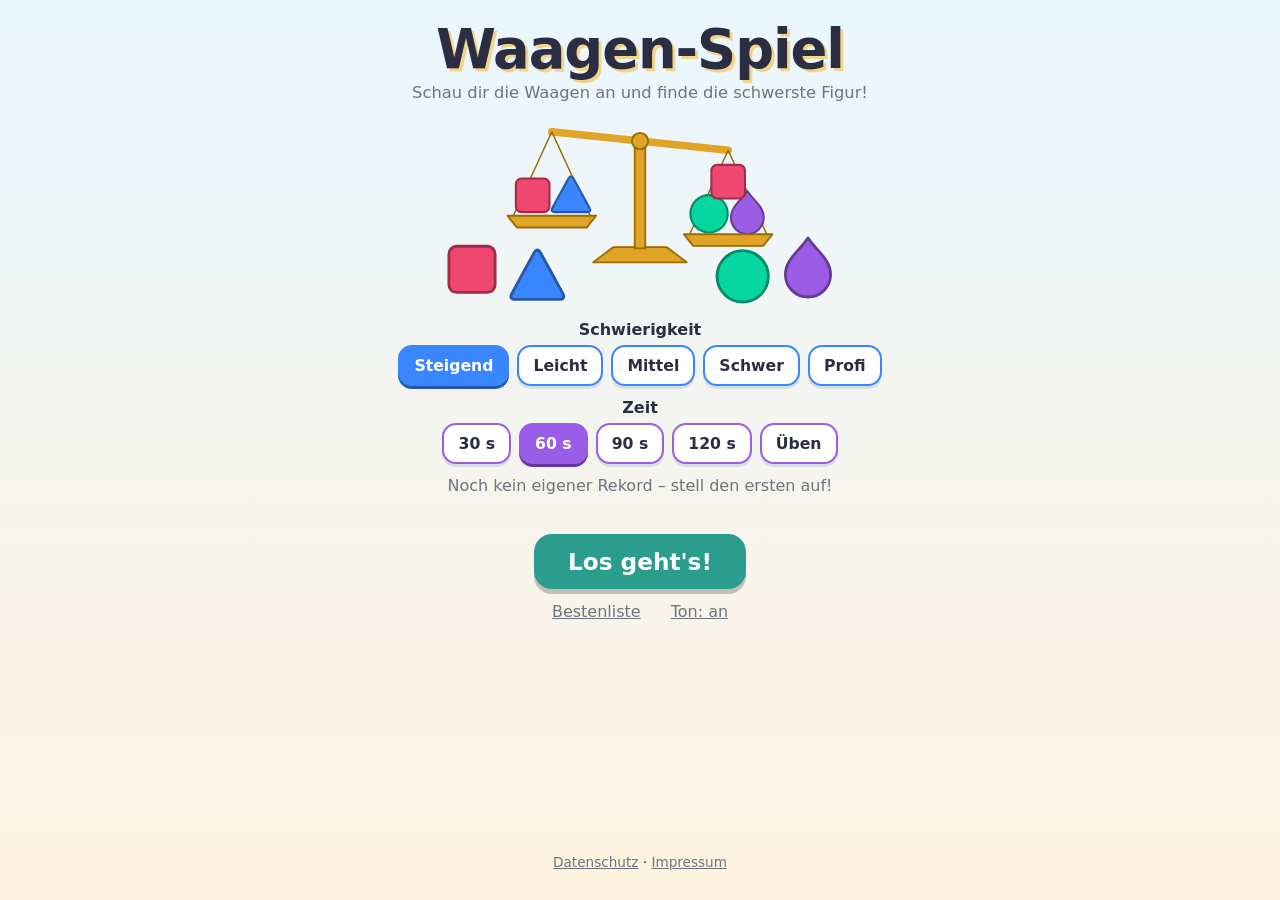
==== commit 6a0895d4: "Alle Raetsel aus der Datenbank, anonyme Statistik je Raetsel, Sicherung - webversion.py: feste id = " ====
--- a/web/index.html
+++ b/web/index.html
@@ -4,7 +4,7 @@
   <meta charset="utf-8">
   <meta name="viewport" content="width=device-width, initial-scale=1, viewport-fit=cover">
   <meta name="theme-color" content="#eaf6ff">
-  <meta name="waagenspiel-version" content="11">
+  <meta name="waagenspiel-version" content="12">
   <meta name="description" content="Waagen-Spiel: Schau dir die Waagen an und finde die schwerste Figur.">
   <title>Waagen-Spiel</title>
   <link rel="manifest" href="manifest.webmanifest">
@@ -44,24 +44,13 @@
         <span id="faktor" class="factor" title="Serienfaktor für den nächsten Treffer"></span>
         <span id="punkte" class="points"></span>
         <span id="uhr" class="clock"></span>
-        <button id="tipp" class="small gold" hidden>Tipp</button>
       </header>
       <div id="zeitbalken" class="timebar"><div></div></div>
       <div id="stufe" class="level"></div>
       <svg id="feld" viewBox="0 0 360 476" preserveAspectRatio="xMidYMid meet" aria-label="Waagen"></svg>
       <p id="nachricht" class="message" aria-live="polite"></p>
       <p id="abzug" class="penalty"></p>
-      <!-- Erklaerung (Ueben): im Ablauf, damit die Waagen sichtbar bleiben -->
-      <aside id="blatt" class="sheet" hidden>
-        <button id="blatt-kopf" class="sheet-head" type="button" aria-expanded="true">
-          <span id="blatt-titel"></span><span class="chevron" aria-hidden="true">▾</span>
-        </button>
-        <ul id="blatt-text"></ul>
-        <div class="sheet-buttons">
-          <button id="blatt-mehr" class="small gold">Nächster Tipp</button>
-          <button id="blatt-ok" class="small good">OK</button>
-        </div>
-      </aside>
+      <button id="weiter" class="big good next" hidden>Weiter</button>
       <div id="karten" class="cards"></div>
     </section>
 
--- a/web/spiel.css
+++ b/web/spiel.css
@@ -208,45 +208,7 @@
   animation: rise 0.7s ease-out forwards;
 }
 
-/* --- Erklaerblatt ------------------------------------------------------------ */
-/* Liegt im Ablauf unter dem Spielfeld: Das Feld schrumpft, die Waagen bleiben sichtbar. */
-
-.sheet {
-  flex: 0 0 auto;
-  max-height: 40%;
-  min-height: 0;
-  display: flex;
-  flex-direction: column;
-  overflow: hidden;
-  margin: 0 0 8px;
-  background: var(--panel);
-  border: 3px solid var(--gold);
-  border-radius: 18px;
-  padding: 10px 14px 12px;
-  box-shadow: 0 4px 14px rgba(43, 45, 66, 0.12);
-  animation: grow 0.2s ease-out;
-}
-.sheet-head {
-  display: flex;
-  width: 100%;
-  justify-content: space-between;
-  align-items: center;
-  gap: 10px;
-  background: none;
-  padding: 0;
-  font-size: 1.05rem;
-  font-weight: 800;
-  text-align: left;
-}
-.chevron { color: var(--soft); transition: transform 0.2s; }
-.sheet.zu .chevron { transform: rotate(-90deg); }
-.sheet.zu ul { display: none; }
-.sheet ul { margin: 8px 0 0; padding-left: 1.1em; line-height: 1.4; font-size: 0.95rem; overflow-y: auto; min-height: 0; flex: 1 1 auto; }
-.sheet[hidden] { display: none; }
-/* Nach einer falschen Antwort sind die Antwortknoepfe weg: mehr Platz fuer die Erklaerung */
-#spiel:has(#karten[hidden]) .sheet { max-height: 52%; }
-.sheet li { margin-bottom: 3px; }
-.sheet-buttons { display: flex; justify-content: flex-end; gap: 10px; margin-top: 10px; flex: none; }
+#weiter.next { align-self: center; margin: 6px 0 12px; }
 
 /* --- Ende ------------------------------------------------------------------- */
 
